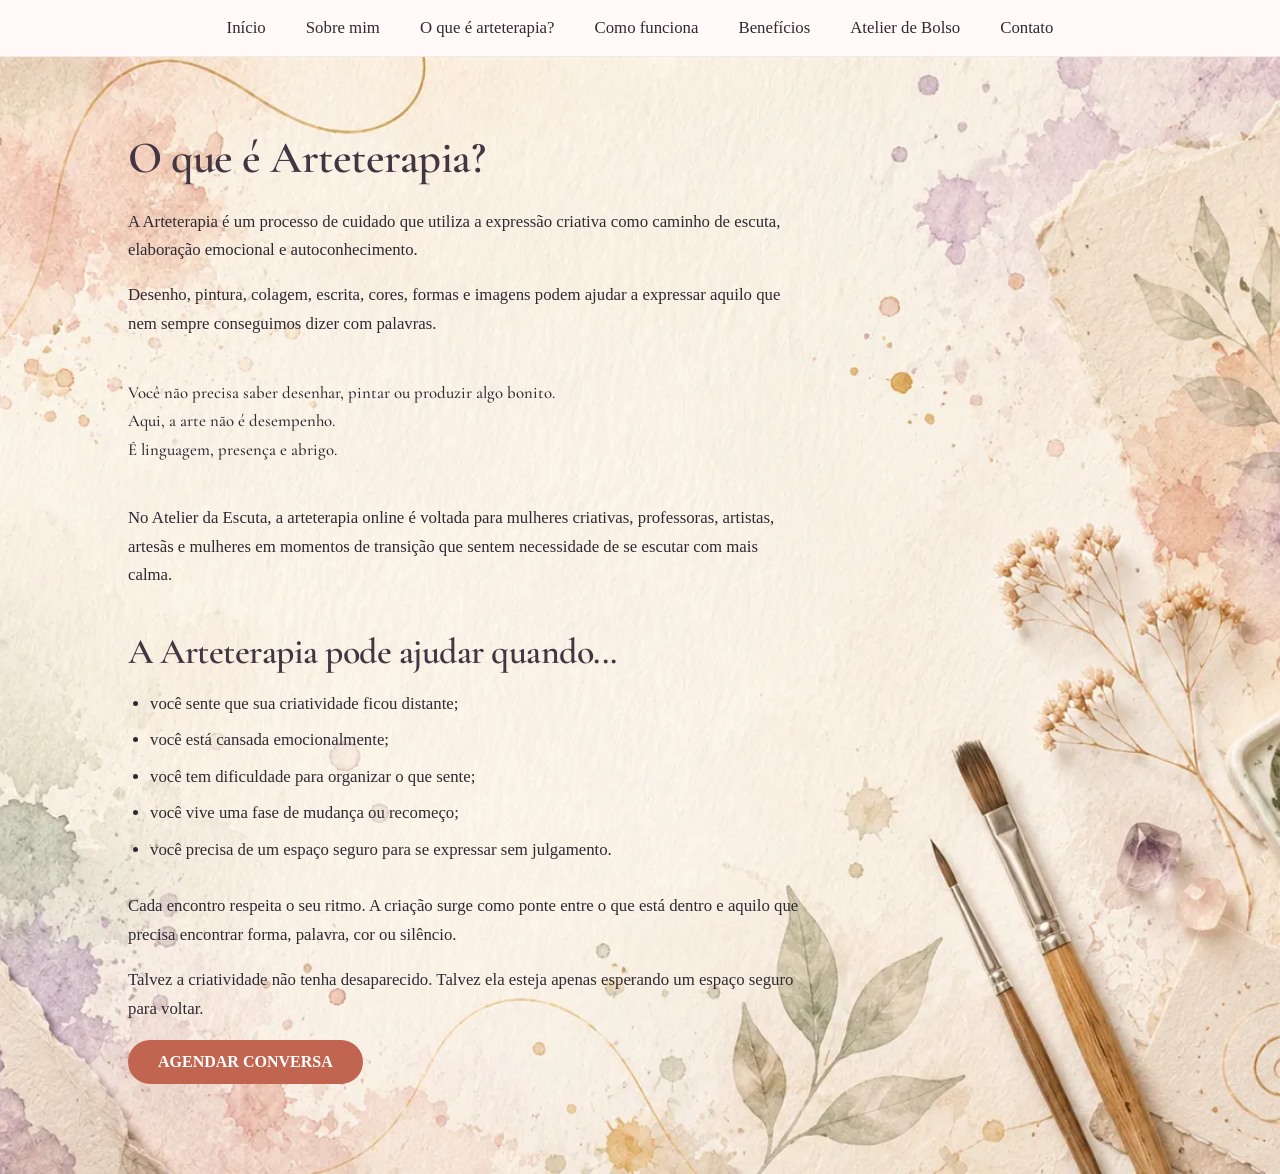
==== arte-terapia.html @ a55c6fac "Update arte-terapia.html" ====
<!DOCTYPE html>
<html lang="pt-BR">
<head> 
    <!-- Google tag (gtag.js) -->
    <script async src="https://www.googletagmanager.com/gtag/js?id=G-6XTEVL6XRS"></script>
    <script>
      window.dataLayer = window.dataLayer || [];
      function gtag(){dataLayer.push(arguments);}
      gtag('js', new Date());
      gtag('config', 'G-6XTEVL6XRS');
    </script>

    <meta charset="UTF-8">
    <meta name="viewport" content="width=device-width, initial-scale=1.0">
    <title>O Que é Arteterapia? | Atelier da Escuta</title>
    <meta name="description" content="Entenda o que é arteterapia e como a expressão criativa pode favorecer escuta, autoconhecimento, elaboração emocional e cuidado.">

    <link rel="icon" href="assets/flor-grande.ico" type="image/x-icon">
    <link rel="canonical" href="https://atelierdaescuta.com.br/arte-terapia.html">

    <meta property="og:title" content="O Que é Arteterapia? | Atelier da Escuta">
    <meta property="og:description" content="A arteterapia utiliza a expressão criativa como caminho de escuta, cuidado e autoconhecimento.">
    <meta property="og:url" content="https://atelierdaescuta.com.br/arte-terapia.html">
    <meta property="og:type" content="website">
    <meta property="og:image" content="https://atelierdaescuta.com.br/assets/bg-arteterapia.webp">

    <link rel="stylesheet" href="style.css"> 
    <link rel="preconnect" href="https://fonts.googleapis.com">
    <link rel="preconnect" href="https://fonts.gstatic.com" crossorigin>
    <link href="https://fonts.googleapis.com/css2?family=Cormorant+Garamond:wght@600;700&family=Parisienne&display=swap" rel="stylesheet">
</head>

<body>

<nav class="menu">
    <a href="index.html">Início</a>
    <a href="sobre.html">Sobre mim</a>
    <a href="arte-terapia.html">O que é arteterapia?</a> 
     <a href="arteterapia-online.html">Como funciona</a>
    <a href="beneficios.html">Benefícios</a> 
    <a href="atelier-de-bolso.html">Atelier de Bolso</a>
    <a href="index.html#contato">Contato</a>
</nav>

<section class="sobre-container arteterapia-bg">
    <div class="sobre-texto">
        <h1>O que é Arteterapia?</h1>

        <p>
            A Arteterapia é um processo de cuidado que utiliza a expressão criativa como caminho de escuta, elaboração emocional e autoconhecimento.
        </p>

        <p>
            Desenho, pintura, colagem, escrita, cores, formas e imagens podem ajudar a expressar aquilo que nem sempre conseguimos dizer com palavras.
        </p>

       <p class="frase-destaque">
        Você não precisa saber desenhar, pintar ou produzir algo bonito.<br>
        Aqui, a arte não é desempenho.<br>
        É linguagem, presença e abrigo.
        </p>

        <p>
            No Atelier da Escuta, a arteterapia online é voltada para mulheres criativas, professoras, artistas, artesãs e mulheres em momentos de transição que sentem necessidade de se escutar com mais calma.
        </p>

        <h2>A Arteterapia pode ajudar quando...</h2>

        <ul>
            <li>você sente que sua criatividade ficou distante;</li>
            <li>você está cansada emocionalmente;</li>
            <li>você tem dificuldade para organizar o que sente;</li>
            <li>você vive uma fase de mudança ou recomeço;</li>
            <li>você precisa de um espaço seguro para se expressar sem julgamento.</li>
        </ul>

        <p>
            Cada encontro respeita o seu ritmo. A criação surge como ponte entre o que está dentro e aquilo que precisa encontrar forma, palavra, cor ou silêncio.
        </p>

        <p>
            Talvez a criatividade não tenha desaparecido.

Talvez ela esteja apenas esperando um espaço seguro para voltar.
        </p>

        <a 
            href="https://wa.me/351910202328?text=Ol%C3%A1%2C%20Ingrit.%20Li%20sobre%20Arteterapia%20Online%20e%20gostaria%20de%20saber%20como%20funciona%20a%20conversa%20inicial."
            class="cta"
            target="_blank"
        >
            AGENDAR CONVERSA 
        </a>
    </div>
</section>

</body>
</html>
---- style.css ----
* {
    box-sizing: border-box;
}

body {
    margin: 0;
    font-family: Georgia, serif;
    color: #2f2a32;
    background: #fffaf8;
    overflow-x: hidden;
}

a {
    color: inherit;
}

.cta {
    display: inline-block;
    background: #c16551;
    color: #fff;
    padding: 13px 30px;
    border-radius: 999px;
    font-weight: bold;
    text-decoration: none;
    border: none;
    cursor: pointer;
}

/* HERO */
.hero {
    min-height: 390px;
    padding: 56px 24px 46px;
    text-align: center;
    background-image: url("assets/hero-desktop.webp");
    background-size: cover;
    background-position: center;
    background-repeat: no-repeat;
}

.hero-conteudo {
    max-width: 820px;
    margin: 0 auto;
}

.hero h1 {
    max-width: 760px;
    margin: 0 auto 22px;
    font-size: clamp(2.8rem, 4.3vw, 4.6rem);
    line-height: 0.86;
    color: #433542;

    font-family: 'Cormorant Garamond', serif;
    font-weight: 700;
    letter-spacing: -1px;
}

.hero h1 span {
    display: block;
    transform: scaleY(1.05);
}

.hero h1 em {
    display: block;
    font-family: 'Parisienne', cursive;
    font-size: 0.92em;
    font-weight: normal;
    font-style: normal;
    color: #c66c57;
    line-height: 0.72;
    margin-top: -4px;
}

.hero p {
    max-width: 760px;
    margin: 0 auto;
    color: #2f2a32;
    font-family: Georgia, serif;
    font-size: 1.05rem;
    line-height: 1.6;
}

.hero p + p {
    margin-top: 12px;
}

.hero .cta {
    margin-top: 28px;
}

/* MENU */
.menu {
    position: sticky;
    top: 0;
    z-index: 20;
    text-align: center;
    padding: 18px 20px;
    background: rgba(255, 250, 248, 0.94);
    backdrop-filter: blur(8px);
    border-bottom: 1px solid rgba(0,0,0,0.06);
}

.menu a {
    margin: 0 18px;
    text-decoration: none;
    font-size: 1.05rem;
}

/* SEÇÕES */
.secao {
    max-width: 1100px;
    margin: 90px auto;
    padding: 0 24px;
    text-align: center;
}

.secao h2 {
    font-size: 2.2rem;
    line-height: 1.2;
    font-weight: 700;
    margin-bottom: 42px;
}

/* MOTIVOS */
.motivos {
    margin-top: 56px;
    margin-bottom: 56px;
}

.motivos h2 {
    font-size: clamp(1.6rem, 2.4vw, 2.2rem);
    margin-bottom: 28px;
}

.motivos-grid {
    display: grid;
    grid-template-columns: repeat(4, 1fr);
    max-width: 860px;
    margin: 0 auto;
    gap: 24px;
    align-items: start;
}

.motivo {
    text-align: center;
    padding: 10px 8px;
}

.motivo img {
    width: 96px;
    height: 96px;
    object-fit: contain;
    display: block;
    margin: 0 auto 18px;
    padding: 0;
    background: none;
    border-radius: 0;
}

.motivo p {
    max-width: 155px;
    margin: 0 auto;
    font-size: 0.92rem;
    line-height: 1.35;
}

.texto-central {
    max-width: 720px;
    margin: 28px auto 0;
    font-size: 1rem;
    line-height: 1.55;
    text-align: center;
}

.texto-menor {
    font-size: 0.95rem;
}

/* CARDS */
.cards {
    max-width: 980px;
    margin: 0 auto 70px;
    padding: 0 20px;
    display: flex;
    justify-content: center;
    gap: 28px;
    flex-wrap: wrap;
}

.card {
    width: 280px;
    min-height: 430px;
    padding: 28px 26px;
    border-radius: 18px;
    text-align: left;
    text-decoration: none;
    color: #433542;
    box-shadow: 0 14px 34px rgba(120, 90, 120, 0.10);
    transition: transform 0.2s ease, box-shadow 0.2s ease;
}

.card:hover {
    transform: translateY(-5px);
    box-shadow: 0 18px 42px rgba(120, 90, 120, 0.16);
}

.card img {
    width: 125px;
    height: 125px;
    border-radius: 50%;
    object-fit: cover;
    display: block;
    margin: 0 auto 18px;
}

.card h3 {
    margin: 0 0 14px;
    font-size: 1rem;
    line-height: 1.25;
}

.card p {
    font-size: 0.92rem;
    line-height: 1.5;
}

.card.a { background-color: #fdf0fe; }
.card.b { background-color: #fff3eb; }
.card.c { background-color: #e2f7fa; }

/* PÚBLICO */
.publico {
    margin-top: 70px;
    margin-bottom: 70px;
}

.publico h2 {
    font-size: 2.2rem;
    line-height: 1.2;
    margin-bottom: 34px;
}

.publico-grid {
    display: grid;
    grid-template-columns: repeat(5, 1fr);
    max-width: 940px;
    margin: 0 auto;
    gap: 24px;
    align-items: start;
}

.publico-item {
    text-align: center;
    padding: 10px 8px;
}

.publico-item img {
    width: 96px;
    height: 96px;
    object-fit: contain;
    display: block;
    margin: 0 auto 18px;
    padding: 0;
    background: none;
    border-radius: 0;
} 

.publico-item p {
    max-width: 145px;
    margin: 0 auto;
    font-size: 0.9rem;
    line-height: 1.35;
}

.publico .texto-central {
    margin-top: 34px;
}

.publico .cta {
    margin-top: 26px;
} 

/* CONTATO */
.contato {
    max-width: 980px;
    margin: 0 auto 70px;
    padding: 32px 24px 28px;
    text-align: center;
    background-image: url("assets/fundo-contato.webp");
    background-size: cover;
    background-position: center;
    background-repeat: no-repeat;
    border-radius: 24px;
    overflow: hidden;
}

.contato h2 {
    margin: 0 0 18px;
    font-size: 1.75rem;
    line-height: 1.05;
}

.form {
    max-width: 560px;
    margin: 0 auto;
    display: grid;
    gap: 10px;
}

.form input,
.form textarea {
    width: 100%;
    padding: 10px 14px;
    border-radius: 7px;
    border: 1px solid #eadbd7;
    font-size: 0.9rem;
    font-family: inherit;
    background: rgba(255,255,255,0.88);
}

.form textarea {
    min-height: 58px;
}

button {
    padding: 11px;
    border: none;
    border-radius: 7px;
    background: #c16551;
    color: white;
    cursor: pointer;
    font-weight: bold;
    font-family: inherit;
}

/* PÁGINAS INTERNAS */
.sobre-container {
    min-height: auto;
    padding: 80px 10% 90px;
    display: grid;
    grid-template-columns: 1fr 280px;
    gap: 70px;
    align-items: start;
}

.sobre-texto {
    max-width: 720px;
}

.sobre-texto h1 {
    margin: 0 0 28px;
    font-family: 'Cormorant Garamond', serif;
    font-weight: 600;
    letter-spacing: -0.5px;
    font-size: clamp(2.2rem, 3.5vw, 3.4rem);
    line-height: 0.95;
    color: #433542;
}

.sobre-texto h2 {
    margin: 44px 0 20px;
    font-family: 'Cormorant Garamond', serif;
    font-weight: 600;
    letter-spacing: -0.5px;
    font-size: clamp(1.8rem, 2.8vw, 2.6rem);
    line-height: 1;
    color: #433542;
}

.sobre-texto p,
.sobre-texto li {
    font-size: 1.05rem;
    line-height: 1.7;
    color: #2f2a32;
}

.sobre-texto ul {
    padding-left: 22px;
    margin: 0 0 28px;
}

.sobre-texto li {
    margin-bottom: 8px;
}

.sobre-foto {
    position: sticky;
    top: 110px;
    display: flex;
    justify-content: center;
}

.sobre-foto img {
    width: 230px;
    height: 230px;
    border-radius: 50%;
    object-fit: cover;
    border: 5px solid rgba(255,255,255,0.85);
    box-shadow: 0 14px 35px rgba(80, 60, 80, 0.18);
} 

.sobre-bg {
    background: url("assets/bg-sobre.webp") no-repeat center/cover;
}

.arteterapia-bg {
    background: url("assets/bg-arteterapia.webp") no-repeat center/cover;
}


.escuta-ativa-bg {
    background: url("assets/escuta_ativa.png") no-repeat center/cover;
}

.beneficios-bg {
    background: url("assets/bg-beneficios.webp") no-repeat center/cover;
}

.frase-destaque{
    max-width: 620px;
    margin: 40px 0;

    font-family: 'Cormorant Garamond', serif;
    font-size: 2rem;
    line-height: 1.2;
    font-weight: 500;

    color: #5a4855;
}

/* TABLET */
@media (max-width: 900px) {
    .hero {
        min-height: 430px;
        padding: 64px 28px 50px;
    }

    .menu a {
        margin: 6px 10px;
        display: inline-block;
    }

    .motivos-grid {
        grid-template-columns: repeat(2, 1fr);
        max-width: 620px;
        margin: 0 auto;
    }

    .publico-grid {
        grid-template-columns: repeat(3, 1fr);
        max-width: 680px;
        margin: 0 auto;
    }

    .cards {
        max-width: 760px;
    }

    .card {
        width: 320px;
    }

   .sobre-container {
    display: flex;
    flex-direction: column;
    padding: 56px 8%;
    gap: 32px;
}

.sobre-foto {
    position: static;
    order: -1;
    align-self: center;
}

.sobre-foto img {
    width: 190px;
    height: 190px;
}

    .contato {
        margin: 0 24px 60px;
    }
}

/* CELULAR */
@media (max-width: 700px) {
    .hero {
        min-height: 560px;
        padding: 76px 24px 54px;
        background-image: url("assets/hero-mobile.webp");
        background-position: center top;
    }

    .hero h1 {
        font-size: 3rem;
        line-height: 0.9;
    }

    .hero h1 em {
        font-size: 0.9em;
    }

    .hero p {
        font-size: 0.98rem;
        line-height: 1.55;
        max-width: 340px;
    }

    .menu {
        padding: 12px 10px;
    }

    .menu a {
        font-size: 0.9rem;
        margin: 5px 7px;
    }

    .secao {
        margin: 52px auto;
        padding: 0 22px;
    }

    .motivos-grid,
    .publico-grid {
        grid-template-columns: 1fr 1fr;
        gap: 24px;
    }

    .motivo img,
    .publico-item img {
        width: 76px;
        height: 76px;
    }

    .cards {
        padding: 0 22px;
        gap: 26px;
        margin-bottom: 70px;
    }

    .card {
        width: 100%;
        max-width: 340px;
        min-height: auto;
        padding: 26px 24px;
    }

    .card img {
        width: 120px;
        height: 120px;
    }

    .contato {
        margin: 0 18px 50px;
        padding: 54px 22px;
        border-radius: 28px;
    }

    .sobre-container {
        min-height: auto;
        padding: 54px 8%;
    }

    .sobre-texto h1,
    .sobre-texto h2 {
        font-size: 2.7rem;
    }

    .sobre-texto p,
    .sobre-texto li {
        font-size: 1.05rem;
    }
}  

.mulheres-criativas-bg {
    background-image: url("assets/mulheres-criativas.webp");
    background-size: cover;
    background-position: center top;
    background-repeat: no-repeat;
}

/*.caixa-texto {
   background: rgba(255, 250, 248, 0.28);
    backdrop-filter: blur(3px);
    padding: 42px 46px;
    border-radius: 28px;
    box-shadow: 0 18px 45px rgba(120, 90, 120, 0.06);
}*/

/* ATELIER DE BOLSO */

.bolso-hero {
    min-height: 540px;
    padding: 90px 10%;
    display: flex;
    align-items: center;
    background-image: url("assets/atelier-bolso-hero.webp");
    background-size: cover;
    background-position: center;
    background-repeat: no-repeat;
}

.bolso-hero-texto {
    max-width: 460px;
    padding: 38px 34px;
    background: rgba(255, 250, 242, 0.84);
    border-radius: 18px;
    box-shadow: 0 18px 45px rgba(90, 70, 50, 0.12);
}

.bolso-etiqueta {
    display: inline-block;
    margin-bottom: 18px;
    padding: 7px 14px;
    font-size: 0.82rem;
    letter-spacing: 1px;
    text-transform: uppercase;
    color: #6f5f42;
    background: rgba(231, 214, 184, 0.75);
    transform: rotate(-2deg);
}

.bolso-hero h1 {
    margin: 0 0 20px;
    font-family: 'Cormorant Garamond', serif;
    font-size: clamp(2.2rem, 4vw, 4rem);
    line-height: 1;
    color: #3f4a32;
}

.bolso-hero p {
    margin: 0 0 26px;
    font-size: 1.05rem;
    line-height: 1.55;
    color: #3a332d;
}

@media (max-width: 700px) {
    .bolso-hero {
        min-height: 620px;
        padding: 70px 22px;
        align-items: flex-end;
        background-position: center top;
    }

    .bolso-hero-texto {
        padding: 28px 24px;
    }

    .bolso-hero h1 {
        font-size: 2.35rem;
    }
}
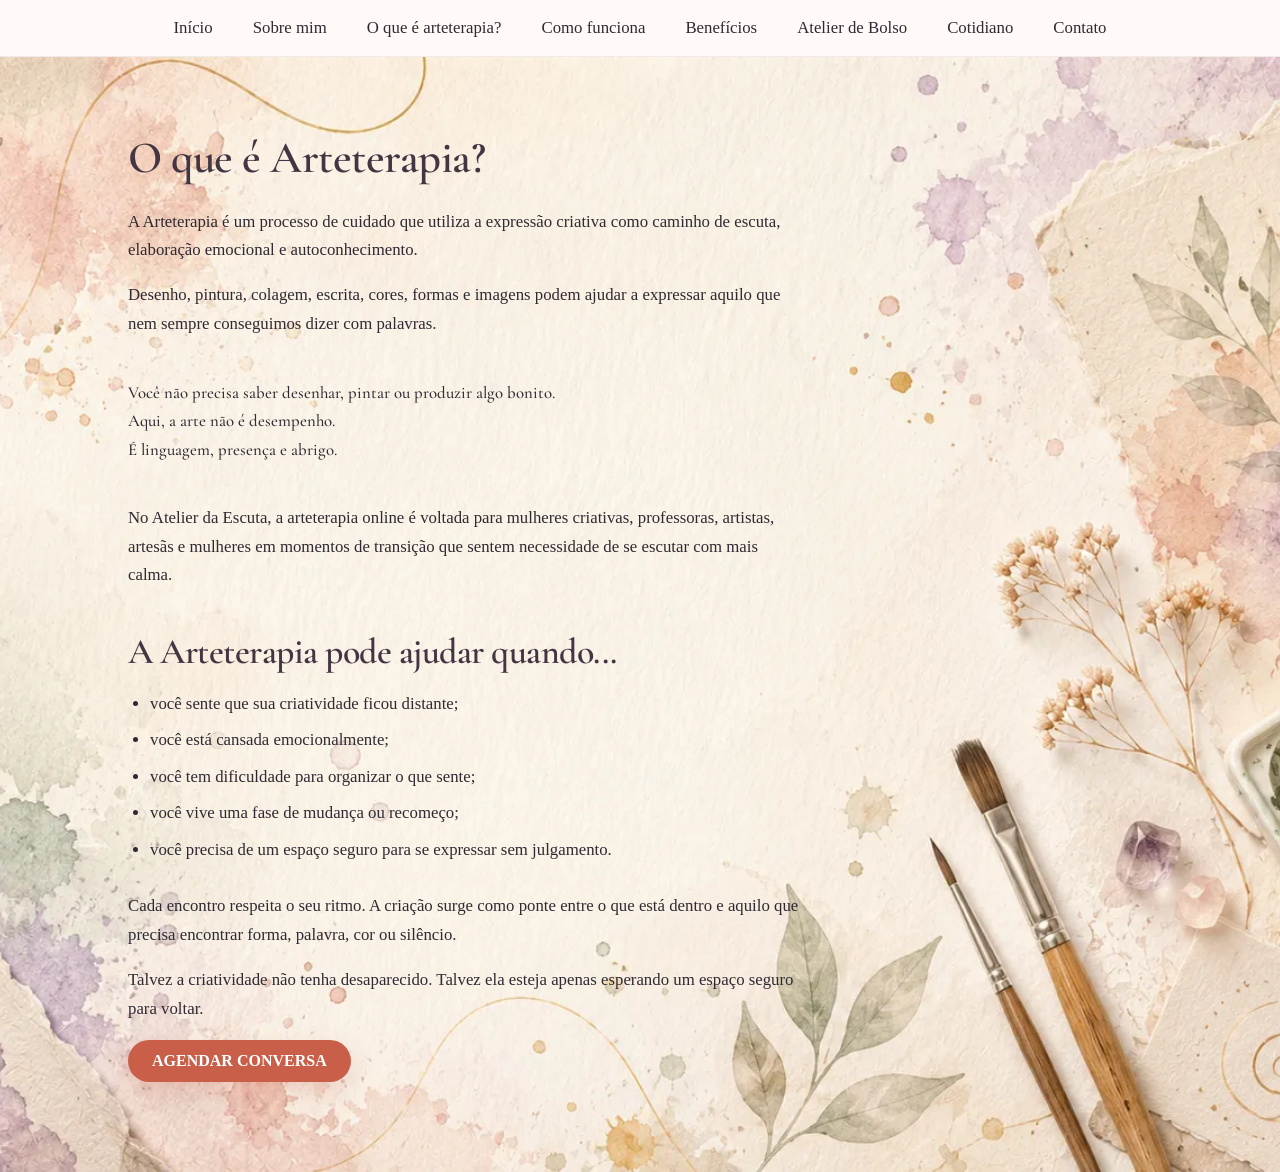
==== commit 40d6dee9: "Update arte-terapia.html" ====
--- a/arte-terapia.html
+++ b/arte-terapia.html
@@ -36,9 +36,10 @@
     <a href="index.html">Início</a>
     <a href="sobre.html">Sobre mim</a>
     <a href="arte-terapia.html">O que é arteterapia?</a> 
-     <a href="arteterapia-online.html">Como funciona</a>
+    <a href="arteterapia-online.html">Como funciona</a>
     <a href="beneficios.html">Benefícios</a> 
     <a href="atelier-de-bolso.html">Atelier de Bolso</a>
+    <a href="extraordinario-do-cotidiano.html">Cotidiano</a>
     <a href="index.html#contato">Contato</a>
 </nav>
 
--- a/style.css
+++ b/style.css
@@ -587,11 +587,24 @@
     box-shadow: 0 18px 45px rgba(120, 90, 120, 0.06);
 }*/
 
+/* =============================== */
 /* ATELIER DE BOLSO */
+/* =============================== */
+
+.pagina-atelier-bolso {
+    background: #fff8f2;
+    color: #332b25;
+}
+
+.pagina-atelier-bolso main {
+    overflow: hidden;
+}
+
+/* HERO */
 
 .bolso-hero {
-    min-height: 540px;
-    padding: 90px 10%;
+    min-height: 560px;
+    padding: 45px 10%;
     display: flex;
     align-items: center;
     background-image: url("assets/atelier-bolso-hero.webp");
@@ -601,53 +614,677 @@
 }
 
 .bolso-hero-texto {
-    max-width: 460px;
-    padding: 38px 34px;
-    background: rgba(255, 250, 242, 0.84);
-    border-radius: 18px;
-    box-shadow: 0 18px 45px rgba(90, 70, 50, 0.12);
+    max-width: 500px;
+    padding: 32px 38px;
+    background: rgba(255, 250, 243, 0.82);
+    border: 1px solid rgba(211, 156, 119, 0.22);
+    border-radius: 24px;
+    box-shadow: 0 24px 60px rgba(82, 55, 34, 0.14);
+    backdrop-filter: blur(4px);
 }
 
 .bolso-etiqueta {
     display: inline-block;
     margin-bottom: 18px;
     padding: 7px 14px;
-    font-size: 0.82rem;
+    font-size: 0.78rem;
     letter-spacing: 1px;
     text-transform: uppercase;
-    color: #6f5f42;
-    background: rgba(231, 214, 184, 0.75);
-    transform: rotate(-2deg);
+    color: #b85f45;
+    background: #f5dfce;
+    font-weight: 700;
+}
+
+/* TÍTULOS */
+
+.bolso-hero h1,
+.bolso-section h2,
+.bolso-cta-final h2 {
+    font-family: 'Cormorant Garamond', serif;
+    color: #34442f;
 }
 
 .bolso-hero h1 {
-    margin: 0 0 20px;
+    margin: 0 0 18px;
+    font-size: clamp(2.4rem, 4vw, 4rem);
+    line-height: 0.95;
+}
+
+.bolso-hero p {
+    max-width: 390px;
+    margin: 0 0 22px;
+    font-size: 1rem;
+    line-height: 1.5;
+}
+
+/* BOTÕES */
+
+.bolso-botoes {
+    display: flex;
+    align-items: center;
+    gap: 22px;
+    flex-wrap: wrap;
+}
+
+.bolso-botoes.centro {
+    justify-content: center;
+}
+
+.cta {
+    display: inline-block;
+    padding: 12px 24px;
+    border-radius: 999px;
+    background: #c95f49;
+    color: #fff;
+    text-decoration: none;
+    font-weight: 700;
+    box-shadow: 0 10px 24px rgba(201, 95, 73, 0.22);
+}
+
+.cta:hover {
+    background: #ad4d3c;
+}
+
+.cta-link {
+    color: #b85f45;
+    font-weight: 700;
+    text-decoration: underline;
+    text-underline-offset: 4px;
+}
+
+/* SEÇÕES */
+
+.bolso-section {
+    max-width: 1180px;
+    margin: 72px auto;
+    padding: 0 28px;
+}
+
+.bolso-abertura {
+    display: grid;
+    grid-template-columns: 1.25fr 0.75fr;
+    gap: 30px;
+    align-items: stretch;
+}
+
+.bolso-duplo {
+    display: grid;
+    grid-template-columns: 1fr 1fr;
+    gap: 30px;
+}
+
+/* CARDS */
+
+.bolso-card,
+.bolso-encontro {
+    background: #fffdf9;
+    border: 1px solid #ead8ca;
+    border-radius: 24px;
+    box-shadow: 0 10px 30px rgba(90, 70, 50, 0.06);
+}
+
+.bolso-card {
+    padding: 46px;
+}
+
+.bolso-card-texto {
+    text-align: left;
+}
+
+.bolso-card-destaque {
+    display: flex;
+    flex-direction: column;
+    justify-content: center;
+    background: #f8eadf;
+}
+
+.bolso-icone {
+    display: inline-flex;
+    width: 48px;
+    height: 48px;
+    margin-bottom: 18px;
+    align-items: center;
+    justify-content: center;
+    border-radius: 50%;
+    background: #f3dfcc;
+    color: #b85f45;
+}
+
+.bolso-card h2 {
+    margin: 0 0 24px;
+    font-size: clamp(2.2rem, 3.4vw, 3rem);
+    line-height: 1.05;
+}
+
+.bolso-card h3 {
+    margin: 0 0 16px;
     font-family: 'Cormorant Garamond', serif;
-    font-size: clamp(2.2rem, 4vw, 4rem);
-    line-height: 1;
-    color: #3f4a32;
-}
-
-.bolso-hero p {
-    margin: 0 0 26px;
+    font-size: 2.2rem;
+    line-height: 1.05;
+    color: #34442f;
+}
+
+.bolso-card p,
+.bolso-card li {
+    font-size: 1.08rem;
+    line-height: 1.75;
+}
+
+.bolso-card p {
+    margin: 0 0 18px;
+}
+
+.bolso-card p:last-child {
+    margin-bottom: 0;
+}
+
+.bolso-card ul {
+    margin: 0;
+    padding-left: 20px;
+}
+
+/* ENCONTROS */
+
+.bolso-titulo-centro {
+    max-width: 720px;
+    margin: 0 auto 36px;
+    text-align: center;
+}
+
+.bolso-titulo-centro h2 {
+    margin: 0 0 12px;
+    font-size: clamp(2.2rem, 4vw, 3.4rem);
+    line-height: 1.05;
+}
+
+.bolso-titulo-centro p {
+    font-size: 1.08rem;
+    line-height: 1.6;
+}
+
+.bolso-encontros {
+    padding-top: 10px;
+}
+
+.bolso-grid-encontros {
+    display: grid;
+    grid-template-columns: repeat(3, 1fr);
+    gap: 30px;
+}
+
+.bolso-encontro {
+    min-height: 300px;
+    padding: 45px 34px;
+    text-align: center;
+}
+
+.bolso-encontro span {
+    display: block;
+    margin-bottom: 22px;
+    color: #c95f49;
+    font-weight: 800;
+    letter-spacing: 1px;
+}
+
+.bolso-encontro h3 {
+    margin: 0 0 18px;
+    font-family: 'Cormorant Garamond', serif;
+    font-size: 2.2rem;
+    line-height: 1.05;
+    color: #332b25;
+}
+
+.bolso-encontro p {
+    margin: 0;
+    font-size: 1.05rem;
+    line-height: 1.7;
+}
+
+/* GALERIA */
+
+.bolso-galeria {
+    display: grid;
+    grid-template-columns: repeat(3, 1fr);
+    gap: 30px;
+}
+
+.bolso-galeria img {
+    width: 100%;
+    aspect-ratio: 4 / 3;
+    object-fit: cover;
+    display: block;
+    border-radius: 22px;
+    border: 1px solid #ebd2bf;
+    box-shadow: 0 16px 40px rgba(108, 72, 43, 0.11);
+}
+
+/* CTA FINAL */
+
+.bolso-cta-final {
+    max-width: 1180px;
+    margin: 82px auto 60px;
+    padding: 50px 30px;
+    text-align: center;
+    background: linear-gradient(135deg, rgba(248, 234, 223, 0.96), rgba(255, 250, 243, 0.96));
+    border: 1px solid #ebd2bf;
+    border-radius: 28px;
+}
+
+.bolso-cta-final h2 {
+    margin: 0 0 12px;
+    font-size: clamp(2.2rem, 4vw, 3.4rem);
+    line-height: 1.05;
+}
+
+.bolso-cta-final p {
+    margin: 0 auto 28px;
+    max-width: 560px;
+    font-size: 1.08rem;
+    line-height: 1.6;
+}
+
+/* RESPONSIVO */
+
+@media (max-width: 900px) {
+    .bolso-hero {
+        min-height: 620px;
+        padding: 50px 22px;
+        align-items: flex-end;
+        background-position: center top;
+    }
+
+    .bolso-hero-texto {
+        padding: 28px 24px;
+    }
+
+    .bolso-hero h1 {
+        font-size: 2.35rem;
+    }
+
+    .bolso-abertura,
+    .bolso-duplo,
+    .bolso-grid-encontros,
+    .bolso-galeria {
+        grid-template-columns: 1fr;
+    }
+
+    .bolso-section {
+        margin: 64px auto;
+        padding: 0 20px;
+    }
+
+    .bolso-card {
+        padding: 32px 24px;
+    }
+
+    .bolso-card h2 {
+        font-size: 2.35rem;
+    }
+
+    .bolso-card p,
+    .bolso-card li {
+        font-size: 1.05rem;
+        line-height: 1.75;
+    }
+
+    .bolso-encontro {
+        min-height: auto;
+        padding: 34px 26px;
+    }
+
+    .bolso-cta-final {
+        margin: 60px 20px 40px;
+        padding: 44px 22px;
+    }
+}  
+
+/* =============================== */
+/* O EXTRAORDINÁRIO DO COTIDIANO */
+/* =============================== */
+
+.pagina-projeto-cotidiano {
+    background: #fff8f2;
+    color: #332b25;
+}
+
+.pagina-projeto-cotidiano main {
+    overflow: hidden;
+}
+
+/* HERO */
+
+.cotidiano-hero {
+    min-height: 560px;
+    padding: 45px 10%;
+    display: flex;
+    align-items: center;
+    background-image: url("assets/hero-cotidiano.webp");
+    background-size: cover;
+    background-position: center;
+    background-repeat: no-repeat;
+}
+
+.cotidiano-hero-texto {
+    max-width: 500px;
+    padding: 36px 38px;
+    background: rgba(255, 250, 243, 0.86);
+    border: 1px solid rgba(211, 156, 119, 0.24);
+    border-radius: 24px;
+    box-shadow: 0 24px 60px rgba(82, 55, 34, 0.14);
+    backdrop-filter: blur(4px);
+}
+
+.cotidiano-etiqueta {
+    display: inline-block;
+    margin-bottom: 18px;
+    padding: 7px 14px;
+    font-size: 0.78rem;
+    letter-spacing: 1px;
+    text-transform: uppercase;
+    color: #b85f45;
+    background: #f5dfce;
+    font-weight: 700;
+}
+
+/* TÍTULOS */
+
+.cotidiano-hero h1,
+.cotidiano-section h2,
+.cotidiano-cta-final h2 {
+    font-family: 'Cormorant Garamond', serif;
+    color: #34442f;
+}
+
+.cotidiano-hero h1 {
+    margin: 0 0 18px;
+    font-size: clamp(2.6rem, 4vw, 4.2rem);
+    line-height: 0.98;
+}
+
+.cotidiano-hero p {
+    max-width: 430px;
+    margin: 0 0 24px;
     font-size: 1.05rem;
     line-height: 1.55;
-    color: #3a332d;
-}
-
-@media (max-width: 700px) {
-    .bolso-hero {
+}
+
+/* SEÇÕES */
+
+.cotidiano-section {
+    max-width: 1180px;
+    margin: 72px auto;
+    padding: 0 28px;
+}
+
+.cotidiano-abertura {
+    display: grid;
+    grid-template-columns: 1.2fr 0.8fr;
+    gap: 30px;
+    align-items: stretch;
+}
+
+.cotidiano-duplo {
+    display: grid;
+    grid-template-columns: 1fr 1fr;
+    gap: 30px;
+}
+
+/* CARDS */
+
+.cotidiano-card {
+    position: relative;
+    padding: 46px;
+    background: #fffdf9;
+    border: 1px solid #ead8ca;
+    border-radius: 24px;
+    box-shadow: 0 10px 30px rgba(90, 70, 50, 0.06);
+}
+
+.cotidiano-card-texto {
+    text-align: left;
+}
+
+.cotidiano-card-destaque {
+    display: flex;
+    flex-direction: column;
+    justify-content: center;
+    background: #f8eadf;
+}
+
+.cotidiano-flor {
+    width: 58px;
+    height: auto;
+    margin-bottom: 18px;
+    opacity: 0.9;
+}
+
+.cotidiano-card h2 {
+    margin: 0 0 24px;
+    font-size: clamp(2.2rem, 3.4vw, 3rem);
+    line-height: 1.05;
+}
+
+.cotidiano-card h3 {
+    margin: 0 0 16px;
+    font-family: 'Cormorant Garamond', serif;
+    font-size: 2.2rem;
+    line-height: 1.05;
+    color: #34442f;
+}
+
+.cotidiano-card p,
+.cotidiano-card li {
+    font-size: 1.08rem;
+    line-height: 1.75;
+}
+
+.cotidiano-card p {
+    margin: 0 0 18px;
+}
+
+.cotidiano-card p:last-child {
+    margin-bottom: 0;
+}
+
+.cotidiano-card ul {
+    margin: 0;
+    padding-left: 20px;
+}
+
+/* TÍTULOS CENTRAIS */
+
+.cotidiano-titulo-centro {
+    max-width: 760px;
+    margin: 0 auto 36px;
+    text-align: center;
+}
+
+.cotidiano-titulo-centro h2 {
+    margin: 0 0 12px;
+    font-size: clamp(2.2rem, 4vw, 3.4rem);
+    line-height: 1.05;
+}
+
+.cotidiano-titulo-centro p {
+    font-size: 1.08rem;
+    line-height: 1.6;
+}
+
+/* VIVÊNCIAS */
+
+.cotidiano-grid-vivencias {
+    display: grid;
+    grid-template-columns: repeat(4, 1fr);
+    gap: 18px;
+}
+
+.cotidiano-grid-vivencias article {
+    min-height: 130px;
+    padding: 28px 20px;
+    display: flex;
+    align-items: center;
+    justify-content: center;
+    text-align: center;
+    background: #fffdf9;
+    border: 1px solid #ead8ca;
+    border-radius: 20px;
+    box-shadow: 0 10px 24px rgba(90, 70, 50, 0.05);
+    font-weight: 600;
+    line-height: 1.35;
+}
+
+/* POR QUE IMPORTA */
+
+.cotidiano-importa {
+    min-height: 420px;
+    padding: 70px 56px;
+    display: flex;
+    align-items: center;
+    background-image:
+        linear-gradient(90deg, rgba(255, 250, 243, 0.95) 0%, rgba(255, 250, 243, 0.88) 52%, rgba(255, 250, 243, 0.15) 100%),
+        url("assets/pq-importa.webp");
+    background-size: cover;
+    background-position: center;
+    background-repeat: no-repeat;
+    border: 1px solid #ead8ca;
+    border-radius: 28px;
+    box-shadow: 0 16px 42px rgba(90, 70, 50, 0.08);
+}
+
+.cotidiano-importa-texto {
+    max-width: 640px;
+}
+
+.cotidiano-importa h2 {
+    margin: 0 0 22px;
+    font-size: clamp(2.2rem, 4vw, 3.2rem);
+    line-height: 1.05;
+}
+
+.cotidiano-importa p {
+    margin: 0 0 18px;
+    font-size: 1.08rem;
+    line-height: 1.75;
+}
+
+/* FORMATOS */
+
+.cotidiano-grid-formatos {
+    display: grid;
+    grid-template-columns: repeat(3, 1fr);
+    gap: 26px;
+}
+
+/* CTA FINAL */
+
+.cotidiano-cta-final {
+    max-width: 1180px;
+    min-height: 390px;
+    margin: 82px auto 60px;
+    padding: 60px 40px;
+    display: flex;
+    align-items: center;
+    justify-content: flex-start;
+    background-image:
+        linear-gradient(90deg, rgba(255, 250, 243, 0.96) 0%, rgba(255, 250, 243, 0.9) 48%, rgba(255, 250, 243, 0.2) 100%),
+        url("assets/cta-final.webp");
+    background-size: cover;
+    background-position: center;
+    background-repeat: no-repeat;
+    border: 1px solid #ead8ca;
+    border-radius: 28px;
+    box-shadow: 0 16px 42px rgba(90, 70, 50, 0.08);
+}
+
+.cotidiano-cta-texto {
+    max-width: 650px;
+}
+
+.cotidiano-cta-final h2 {
+    margin: 0 0 18px;
+    font-size: clamp(2.2rem, 4vw, 3.4rem);
+    line-height: 1.05;
+}
+
+.cotidiano-cta-final p {
+    margin: 0 0 28px;
+    max-width: 560px;
+    font-size: 1.08rem;
+    line-height: 1.6;
+}
+
+/* RESPONSIVO */
+
+@media (max-width: 900px) {
+    .cotidiano-hero {
         min-height: 620px;
-        padding: 70px 22px;
+        padding: 50px 22px;
         align-items: flex-end;
         background-position: center top;
     }
 
-    .bolso-hero-texto {
+    .cotidiano-hero-texto {
         padding: 28px 24px;
     }
 
-    .bolso-hero h1 {
+    .cotidiano-hero h1 {
+        font-size: 2.45rem;
+    }
+
+    .cotidiano-abertura,
+    .cotidiano-duplo,
+    .cotidiano-grid-formatos {
+        grid-template-columns: 1fr;
+    }
+
+    .cotidiano-grid-vivencias {
+        grid-template-columns: repeat(2, 1fr);
+    }
+
+    .cotidiano-section {
+        margin: 64px auto;
+        padding: 0 20px;
+    }
+
+    .cotidiano-card {
+        padding: 32px 24px;
+    }
+
+    .cotidiano-card h2 {
         font-size: 2.35rem;
     }
-}
+
+    .cotidiano-card p,
+    .cotidiano-card li {
+        font-size: 1.05rem;
+        line-height: 1.75;
+    }
+
+    .cotidiano-importa {
+        min-height: auto;
+        padding: 44px 26px;
+        background-image:
+            linear-gradient(rgba(255, 250, 243, 0.94), rgba(255, 250, 243, 0.94)),
+            url("assets/pq-importa.webp");
+    }
+
+    .cotidiano-cta-final {
+        min-height: auto;
+        margin: 60px 20px 40px;
+        padding: 44px 24px;
+        background-image:
+            linear-gradient(rgba(255, 250, 243, 0.94), rgba(255, 250, 243, 0.94)),
+            url("assets/cta-final.webp");
+    }
+}
+
+@media (max-width: 560px) {
+    .cotidiano-grid-vivencias {
+        grid-template-columns: 1fr;
+    }
+
+    .cotidiano-botoes {
+        flex-direction: column;
+        align-items: flex-start;
+    }
+}
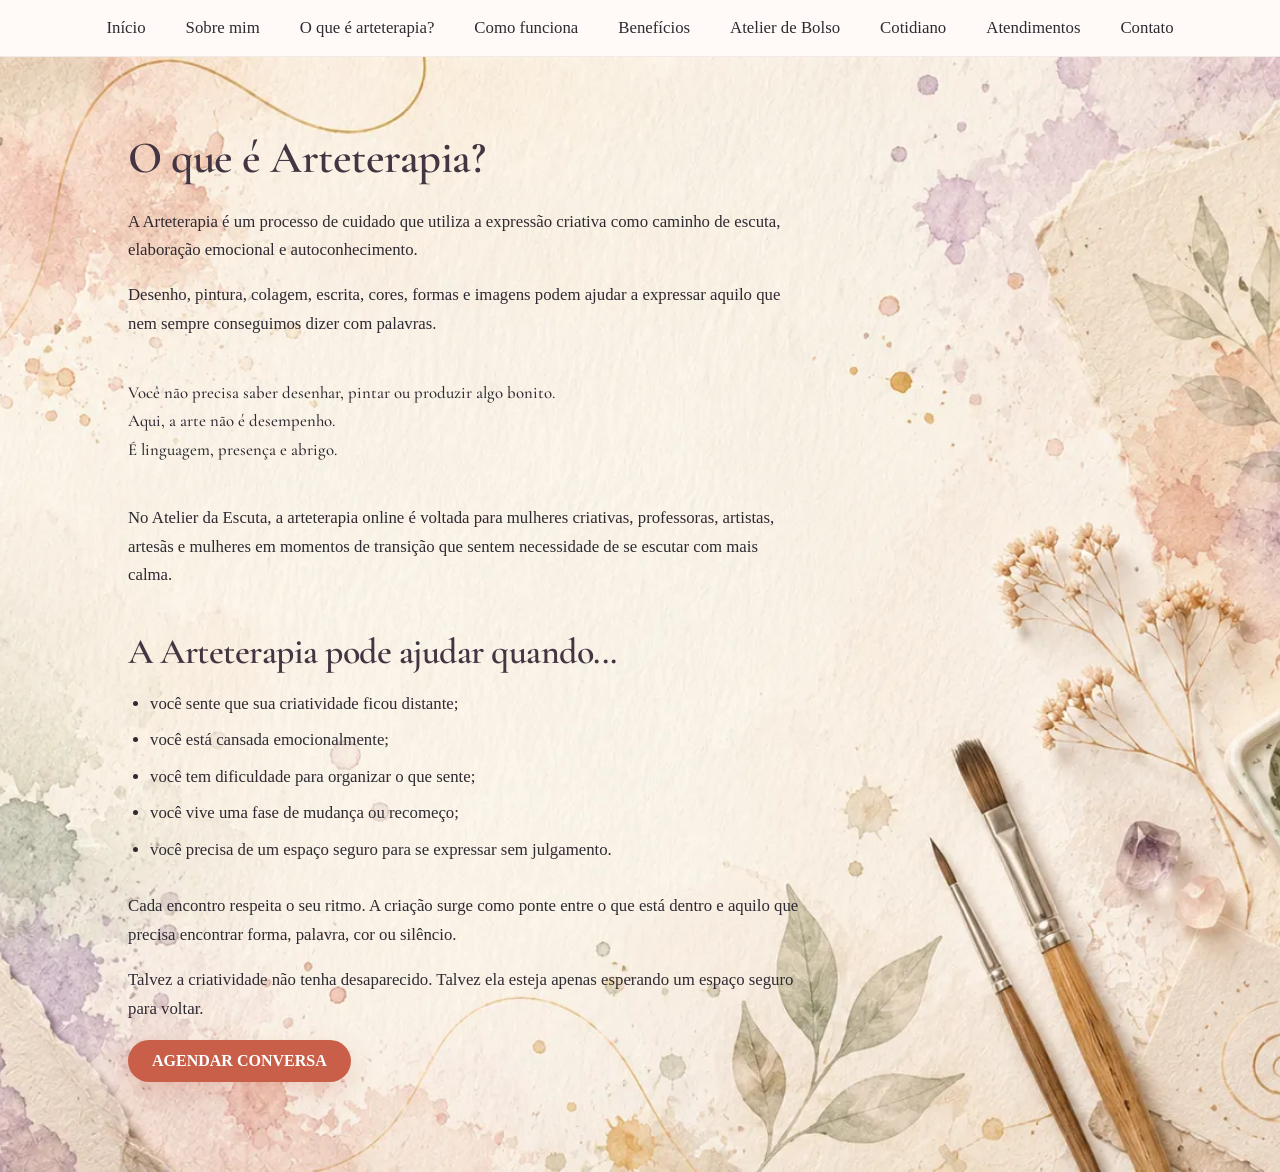
==== commit 12b8d028: "url" ====
--- a/arte-terapia.html
+++ b/arte-terapia.html
@@ -32,17 +32,19 @@
 
 <body>
 
-<nav class="menu">
-    <a href="index.html">Início</a>
-    <a href="sobre.html">Sobre mim</a>
-    <a href="arte-terapia.html">O que é arteterapia?</a> 
-    <a href="arteterapia-online.html">Como funciona</a>
-    <a href="beneficios.html">Benefícios</a> 
-    <a href="atelier-de-bolso.html">Atelier de Bolso</a>
-    <a href="extraordinario-do-cotidiano.html">Cotidiano</a>
-    <a href="index.html#contato">Contato</a>
-</nav>
 
+    <nav class="menu">
+    <a href="index">Início</a>
+    <a href="sobre">Sobre mim</a>
+    <a href="arte-terapia">O que é arteterapia?</a> 
+    <a href="arteterapia-online">Como funciona</a>
+    <a href="beneficios">Benefícios</a>
+    <a href="atelier-de-bolso">Atelier de Bolso</a>
+    <a href="cotidiano">Cotidiano</a>
+    <a href="#servicos">Atendimentos</a>
+    <a href="index#contato">Contato</a>
+</nav> 
+    
 <section class="sobre-container arteterapia-bg">
     <div class="sobre-texto">
         <h1>O que é Arteterapia?</h1>
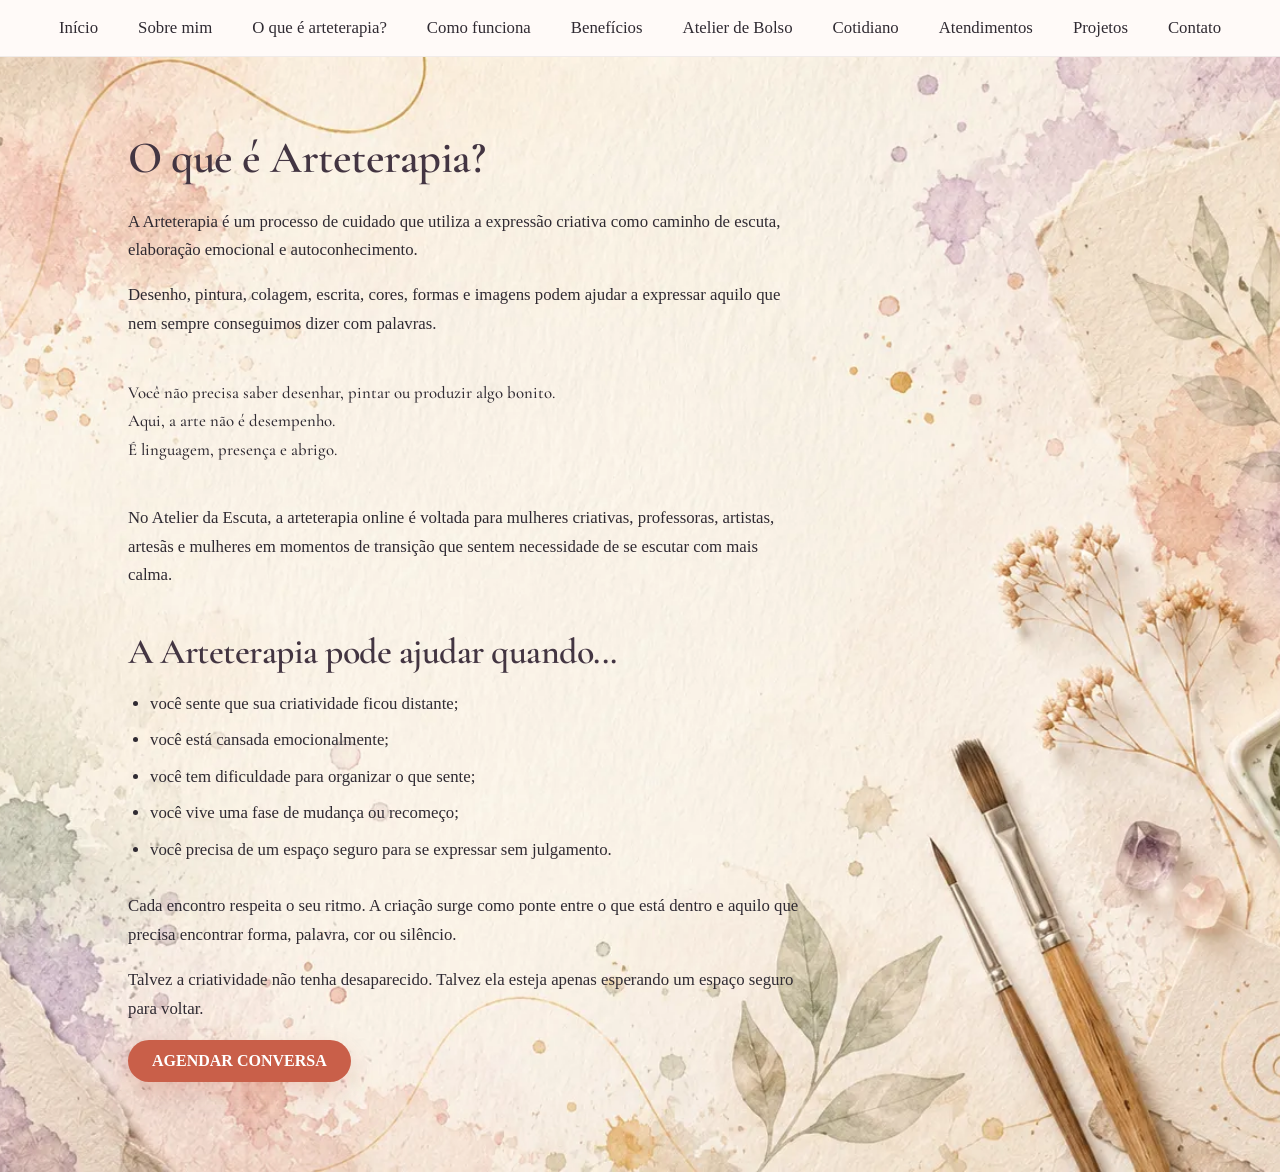
==== commit ab31205a: "Update arte-terapia.html" ====
--- a/arte-terapia.html
+++ b/arte-terapia.html
@@ -2,7 +2,9 @@
 <html lang="pt-BR">
 <head> 
     <!-- Google tag (gtag.js) -->
-    <script async src="https://www.googletagmanager.com/gtag/js?id=G-6XTEVL6XRS"></script>
+    <script async src="https://www.googletagmanager.com/gtag/js?id=G-6XTEVL6XRS"></script> 
+    <!-- Google Search Console -->
+    <meta name="google-site-verification" content="1ahXVajM7xIkuSm_ij1EY5OKVZYUuwMlVTvNx1P8Dbw">
     <script>
       window.dataLayer = window.dataLayer || [];
       function gtag(){dataLayer.push(arguments);}
@@ -16,7 +18,7 @@
     <meta name="description" content="Entenda o que é arteterapia e como a expressão criativa pode favorecer escuta, autoconhecimento, elaboração emocional e cuidado.">
 
     <link rel="icon" href="assets/flor-grande.ico" type="image/x-icon">
-    <link rel="canonical" href="https://atelierdaescuta.com.br/arte-terapia.html">
+    <link rel="canonical" href="https://atelierdaescuta.com.br/arte-terapia">
 
     <meta property="og:title" content="O Que é Arteterapia? | Atelier da Escuta">
     <meta property="og:description" content="A arteterapia utiliza a expressão criativa como caminho de escuta, cuidado e autoconhecimento.">
@@ -40,8 +42,9 @@
     <a href="arteterapia-online">Como funciona</a>
     <a href="beneficios">Benefícios</a>
     <a href="atelier-de-bolso">Atelier de Bolso</a>
-    <a href="cotidiano">Cotidiano</a>
-    <a href="#servicos">Atendimentos</a>
+    <a href="extraordinario-do-cotidiano">Cotidiano</a>
+    <a href="index#servicos">Atendimentos</a> 
+    <a class="ativo" href="/projetos">Projetos</a>
     <a href="index#contato">Contato</a>
 </nav> 
     
--- a/style.css
+++ b/style.css
@@ -592,351 +592,493 @@
 /* =============================== */
 
 .pagina-atelier-bolso {
-    background: #fff8f2;
-    color: #332b25;
+background: #fff8f2;
+color: #332b25;
 }
 
 .pagina-atelier-bolso main {
-    overflow: hidden;
+overflow: hidden;
 }
 
 /* HERO */
 
 .bolso-hero {
-    min-height: 560px;
-    padding: 45px 10%;
-    display: flex;
-    align-items: center;
-    background-image: url("assets/atelier-bolso-hero.webp");
-    background-size: cover;
-    background-position: center;
-    background-repeat: no-repeat;
+min-height: 560px;
+padding: 45px 10%;
+display: flex;
+align-items: center;
+background-image: url("assets/atelier-bolso-hero.webp");
+background-size: cover;
+background-position: center;
+background-repeat: no-repeat;
 }
 
 .bolso-hero-texto {
-    max-width: 500px;
-    padding: 32px 38px;
-    background: rgba(255, 250, 243, 0.82);
-    border: 1px solid rgba(211, 156, 119, 0.22);
-    border-radius: 24px;
-    box-shadow: 0 24px 60px rgba(82, 55, 34, 0.14);
-    backdrop-filter: blur(4px);
+max-width: 500px;
+padding: 32px 38px;
+background: rgba(255, 250, 243, 0.82);
+border: 1px solid rgba(211, 156, 119, 0.22);
+border-radius: 24px;
+box-shadow: 0 24px 60px rgba(82, 55, 34, 0.14);
+backdrop-filter: blur(4px);
 }
 
 .bolso-etiqueta {
-    display: inline-block;
-    margin-bottom: 18px;
-    padding: 7px 14px;
-    font-size: 0.78rem;
-    letter-spacing: 1px;
-    text-transform: uppercase;
-    color: #b85f45;
-    background: #f5dfce;
-    font-weight: 700;
+display: inline-block;
+margin-bottom: 18px;
+padding: 7px 14px;
+font-size: 0.78rem;
+letter-spacing: 1px;
+text-transform: uppercase;
+color: #b85f45;
+background: #f5dfce;
+font-weight: 700;
 }
 
 /* TÍTULOS */
 
 .bolso-hero h1,
 .bolso-section h2,
-.bolso-cta-final h2 {
-    font-family: 'Cormorant Garamond', serif;
-    color: #34442f;
+.bolso-cta-final h2,
+.bolso-experiencias h2 {
+font-family: 'Cormorant Garamond', serif;
+color: #34442f;
 }
 
 .bolso-hero h1 {
-    margin: 0 0 18px;
-    font-size: clamp(2.4rem, 4vw, 4rem);
-    line-height: 0.95;
+margin: 0 0 18px;
+font-size: clamp(2.4rem, 4vw, 4rem);
+line-height: 0.95;
 }
 
 .bolso-hero p {
-    max-width: 390px;
-    margin: 0 0 22px;
-    font-size: 1rem;
-    line-height: 1.5;
+max-width: 390px;
+margin: 0 0 22px;
+font-size: 1rem;
+line-height: 1.5;
 }
 
 /* BOTÕES */
 
 .bolso-botoes {
-    display: flex;
-    align-items: center;
-    gap: 22px;
-    flex-wrap: wrap;
+display: flex;
+align-items: center;
+gap: 22px;
+flex-wrap: wrap;
 }
 
 .bolso-botoes.centro {
-    justify-content: center;
+justify-content: center;
 }
 
 .cta {
-    display: inline-block;
-    padding: 12px 24px;
-    border-radius: 999px;
-    background: #c95f49;
-    color: #fff;
-    text-decoration: none;
-    font-weight: 700;
-    box-shadow: 0 10px 24px rgba(201, 95, 73, 0.22);
+display: inline-block;
+padding: 12px 24px;
+border-radius: 999px;
+background: #c95f49;
+color: #fff;
+text-decoration: none;
+font-weight: 700;
+box-shadow: 0 10px 24px rgba(201, 95, 73, 0.22);
 }
 
 .cta:hover {
-    background: #ad4d3c;
+background: #ad4d3c;
 }
 
 .cta-link {
-    color: #b85f45;
-    font-weight: 700;
-    text-decoration: underline;
-    text-underline-offset: 4px;
+color: #b85f45;
+font-weight: 700;
+text-decoration: underline;
+text-underline-offset: 4px;
 }
 
 /* SEÇÕES */
 
 .bolso-section {
-    max-width: 1180px;
-    margin: 72px auto;
-    padding: 0 28px;
+max-width: 1180px;
+margin: 72px auto;
+padding: 0 28px;
 }
 
 .bolso-abertura {
-    display: grid;
-    grid-template-columns: 1.25fr 0.75fr;
-    gap: 30px;
-    align-items: stretch;
+display: grid;
+grid-template-columns: 1.25fr 0.75fr;
+gap: 30px;
+align-items: stretch;
 }
 
 .bolso-duplo {
-    display: grid;
-    grid-template-columns: 1fr 1fr;
-    gap: 30px;
+display: grid;
+grid-template-columns: 1fr 1fr;
+gap: 30px;
 }
 
 /* CARDS */
 
 .bolso-card,
 .bolso-encontro {
-    background: #fffdf9;
-    border: 1px solid #ead8ca;
-    border-radius: 24px;
-    box-shadow: 0 10px 30px rgba(90, 70, 50, 0.06);
+background: #fffdf9;
+border: 1px solid #ead8ca;
+border-radius: 24px;
+box-shadow: 0 10px 30px rgba(90, 70, 50, 0.06);
 }
 
 .bolso-card {
-    padding: 46px;
+padding: 46px;
 }
 
 .bolso-card-texto {
-    text-align: left;
+text-align: left;
 }
 
 .bolso-card-destaque {
-    display: flex;
-    flex-direction: column;
-    justify-content: center;
-    background: #f8eadf;
+display: flex;
+flex-direction: column;
+justify-content: center;
+background: #f8eadf;
 }
 
 .bolso-icone {
-    display: inline-flex;
-    width: 48px;
-    height: 48px;
-    margin-bottom: 18px;
-    align-items: center;
-    justify-content: center;
-    border-radius: 50%;
-    background: #f3dfcc;
-    color: #b85f45;
+display: inline-flex;
+width: 48px;
+height: 48px;
+margin-bottom: 18px;
+align-items: center;
+justify-content: center;
+border-radius: 50%;
+background: #f3dfcc;
+color: #b85f45;
 }
 
 .bolso-card h2 {
-    margin: 0 0 24px;
-    font-size: clamp(2.2rem, 3.4vw, 3rem);
-    line-height: 1.05;
+margin: 0 0 24px;
+font-size: clamp(2.2rem, 3.4vw, 3rem);
+line-height: 1.05;
 }
 
 .bolso-card h3 {
-    margin: 0 0 16px;
-    font-family: 'Cormorant Garamond', serif;
-    font-size: 2.2rem;
-    line-height: 1.05;
-    color: #34442f;
+margin: 0 0 16px;
+font-family: 'Cormorant Garamond', serif;
+font-size: 2.2rem;
+line-height: 1.05;
+color: #34442f;
 }
 
 .bolso-card p,
 .bolso-card li {
-    font-size: 1.08rem;
+font-size: 1.08rem;
+line-height: 1.75;
+}
+
+.bolso-card p {
+margin: 0 0 18px;
+}
+
+.bolso-card p:last-child {
+margin-bottom: 0;
+}
+
+.bolso-card ul {
+margin: 0;
+padding-left: 20px;
+}
+
+/* ENCONTROS */
+
+.bolso-titulo-centro {
+max-width: 720px;
+margin: 0 auto 36px;
+text-align: center;
+}
+
+.bolso-titulo-centro h2 {
+margin: 0 0 12px;
+font-size: clamp(2.2rem, 4vw, 3.4rem);
+line-height: 1.05;
+}
+
+.bolso-titulo-centro p {
+font-size: 1.08rem;
+line-height: 1.6;
+}
+
+.bolso-encontros {
+padding-top: 10px;
+}
+
+.bolso-grid-encontros {
+display: grid;
+grid-template-columns: repeat(3, 1fr);
+gap: 30px;
+}
+
+.bolso-encontro {
+min-height: 300px;
+padding: 45px 34px;
+text-align: center;
+}
+
+.bolso-encontro span {
+display: block;
+margin-bottom: 22px;
+color: #c95f49;
+font-weight: 800;
+letter-spacing: 1px;
+}
+
+.bolso-encontro h3 {
+margin: 0 0 18px;
+font-family: 'Cormorant Garamond', serif;
+font-size: 2.2rem;
+line-height: 1.05;
+color: #332b25;
+}
+
+.bolso-encontro p {
+margin: 0;
+font-size: 1.05rem;
+line-height: 1.7;
+}
+
+/* GALERIA */
+
+.bolso-galeria {
+display: grid;
+grid-template-columns: repeat(3, 1fr);
+gap: 30px;
+}
+
+.bolso-galeria img {
+width: 100%;
+aspect-ratio: 4 / 3;
+object-fit: cover;
+display: block;
+border-radius: 22px;
+border: 1px solid #ebd2bf;
+box-shadow: 0 16px 40px rgba(108, 72, 43, 0.11);
+}
+
+/* EXPERIÊNCIAS */
+
+.bolso-experiencias {
+max-width: 1450px;
+margin: 82px auto 60px;
+padding: 54px 36px;
+text-align: center;
+background: linear-gradient(135deg, rgba(248, 234, 223, 0.96), rgba(255, 250, 243, 0.96));
+border: 1px solid #ebd2bf;
+border-radius: 28px;
+}
+
+.bolso-experiencias .bolso-titulo-centro {
+max-width: 900px;
+margin-bottom: 42px;
+}
+
+.bolso-experiencias .bolso-titulo-centro h2 {
+font-size: clamp(3rem, 4vw, 4.4rem);
+line-height: 1;
+margin-bottom: 18px;
+}
+
+.bolso-experiencias .bolso-titulo-centro p {
+font-size: 1.45rem;
+line-height: 1.55;
+color: #5d534a;
+}
+
+.bolso-grid-experiencias {
+display: grid;
+grid-template-columns: repeat(2, minmax(0, 1fr));
+gap: 32px;
+text-align: left;
+}
+
+.bolso-experiencias .experiencia-card {
+padding: 0 0 32px;
+overflow: hidden;
+display: flex;
+flex-direction: column;
+}
+
+.bolso-experiencias .experiencia-img {
+width: 100%;
+height: auto;
+display: block;
+border-bottom: 1px solid #ead8ca;
+}
+
+.bolso-experiencias .experiencia-card h3 {
+margin: 30px 34px 8px;
+font-family: 'Cormorant Garamond', serif;
+font-size: 2rem;
+line-height: 1.08;
+color: #b85f45;
+}
+
+.bolso-experiencias .experiencia-card h4 {
+margin: 30px 34px 16px;
+font-family: 'Cormorant Garamond', serif;
+font-size: 2.45rem;
+line-height: 1.05;
+color: #34442f;
+}
+
+.bolso-experiencias .experiencia-card p {
+margin: 0 34px 15px;
+font-size: 1.08rem;
+line-height: 1.6;
+}
+
+.bolso-experiencias .experiencia-card ul {
+margin: 8px 34px 26px;
+padding-left: 0;
+list-style: none;
+}
+
+.bolso-experiencias .experiencia-card li {
+margin-bottom: 8px;
+font-size: 1.02rem;
+line-height: 1.45;
+}
+
+.bolso-experiencias .experiencia-preco {
+display: block;
+margin: auto 34px 22px;
+font-family: 'Cormorant Garamond', serif;
+font-size: 2.25rem;
+color: #34442f;
+}
+
+.bolso-experiencias .experiencia-card .cta {
+align-self: flex-start;
+margin: 0 34px;
+}
+
+.bolso-experiencias .experiencia-observacao {
+max-width: 760px;
+margin: 38px auto 24px;
+text-align: center;
+font-size: 1rem;
+line-height: 1.6;
+color: #6f6258;
+}
+
+/* CTA FINAL ANTIGO - manter caso exista em outra página */
+
+.bolso-cta-final {
+max-width: 1180px;
+margin: 82px auto 60px;
+padding: 50px 30px;
+text-align: center;
+background: linear-gradient(135deg, rgba(248, 234, 223, 0.96), rgba(255, 250, 243, 0.96));
+border: 1px solid #ebd2bf;
+border-radius: 28px;
+}
+
+.bolso-cta-final h2 {
+margin: 0 0 12px;
+font-size: clamp(2.2rem, 4vw, 3.4rem);
+line-height: 1.05;
+}
+
+.bolso-cta-final p {
+margin: 0 auto 28px;
+max-width: 560px;
+font-size: 1.08rem;
+line-height: 1.6;
+}
+
+/* RESPONSIVO */
+
+@media (max-width: 900px) {
+.bolso-hero {
+min-height: 620px;
+padding: 50px 22px;
+align-items: flex-end;
+background-position: center top;
+}
+
+```
+.bolso-hero-texto {
+    padding: 28px 24px;
+}
+
+.bolso-hero h1 {
+    font-size: 2.35rem;
+}
+
+.bolso-abertura,
+.bolso-duplo {
+    grid-template-columns: 1fr;
+}
+
+.bolso-grid-encontros,
+.bolso-galeria,
+.bolso-grid-experiencias {
+    grid-template-columns: 1fr;
+}
+
+.bolso-section {
+    margin: 64px auto;
+    padding: 0 20px;
+}
+
+.bolso-card {
+    padding: 32px 24px;
+}
+
+.bolso-card h2 {
+    font-size: 2.35rem;
+}
+
+.bolso-card p,
+.bolso-card li {
+    font-size: 1.05rem;
     line-height: 1.75;
 }
 
-.bolso-card p {
-    margin: 0 0 18px;
-}
-
-.bolso-card p:last-child {
-    margin-bottom: 0;
-}
-
-.bolso-card ul {
-    margin: 0;
-    padding-left: 20px;
-}
-
-/* ENCONTROS */
-
-.bolso-titulo-centro {
-    max-width: 720px;
-    margin: 0 auto 36px;
-    text-align: center;
-}
-
-.bolso-titulo-centro h2 {
-    margin: 0 0 12px;
-    font-size: clamp(2.2rem, 4vw, 3.4rem);
-    line-height: 1.05;
-}
-
-.bolso-titulo-centro p {
-    font-size: 1.08rem;
-    line-height: 1.6;
-}
-
-.bolso-encontros {
-    padding-top: 10px;
-}
-
-.bolso-grid-encontros {
-    display: grid;
-    grid-template-columns: repeat(3, 1fr);
-    gap: 30px;
-}
-
 .bolso-encontro {
-    min-height: 300px;
-    padding: 45px 34px;
-    text-align: center;
-}
-
-.bolso-encontro span {
-    display: block;
-    margin-bottom: 22px;
-    color: #c95f49;
-    font-weight: 800;
-    letter-spacing: 1px;
-}
-
-.bolso-encontro h3 {
-    margin: 0 0 18px;
-    font-family: 'Cormorant Garamond', serif;
-    font-size: 2.2rem;
-    line-height: 1.05;
-    color: #332b25;
-}
-
-.bolso-encontro p {
-    margin: 0;
-    font-size: 1.05rem;
-    line-height: 1.7;
-}
-
-/* GALERIA */
-
-.bolso-galeria {
-    display: grid;
-    grid-template-columns: repeat(3, 1fr);
-    gap: 30px;
-}
-
-.bolso-galeria img {
-    width: 100%;
-    aspect-ratio: 4 / 3;
-    object-fit: cover;
-    display: block;
-    border-radius: 22px;
-    border: 1px solid #ebd2bf;
-    box-shadow: 0 16px 40px rgba(108, 72, 43, 0.11);
-}
-
-/* CTA FINAL */
-
-.bolso-cta-final {
-    max-width: 1180px;
-    margin: 82px auto 60px;
-    padding: 50px 30px;
-    text-align: center;
-    background: linear-gradient(135deg, rgba(248, 234, 223, 0.96), rgba(255, 250, 243, 0.96));
-    border: 1px solid #ebd2bf;
-    border-radius: 28px;
-}
-
-.bolso-cta-final h2 {
-    margin: 0 0 12px;
-    font-size: clamp(2.2rem, 4vw, 3.4rem);
-    line-height: 1.05;
-}
-
-.bolso-cta-final p {
-    margin: 0 auto 28px;
-    max-width: 560px;
-    font-size: 1.08rem;
-    line-height: 1.6;
-}
-
-/* RESPONSIVO */
-
-@media (max-width: 900px) {
-    .bolso-hero {
-        min-height: 620px;
-        padding: 50px 22px;
-        align-items: flex-end;
-        background-position: center top;
-    }
-
-    .bolso-hero-texto {
-        padding: 28px 24px;
-    }
-
-    .bolso-hero h1 {
-        font-size: 2.35rem;
-    }
-
-    .bolso-abertura,
-    .bolso-duplo,
-    .bolso-grid-encontros,
-    .bolso-galeria {
-        grid-template-columns: 1fr;
-    }
-
-    .bolso-section {
-        margin: 64px auto;
-        padding: 0 20px;
-    }
-
-    .bolso-card {
-        padding: 32px 24px;
-    }
-
-    .bolso-card h2 {
-        font-size: 2.35rem;
-    }
-
-    .bolso-card p,
-    .bolso-card li {
-        font-size: 1.05rem;
-        line-height: 1.75;
-    }
-
-    .bolso-encontro {
-        min-height: auto;
-        padding: 34px 26px;
-    }
-
-    .bolso-cta-final {
-        margin: 60px 20px 40px;
-        padding: 44px 22px;
-    }
-}  
+    min-height: auto;
+    padding: 34px 26px;
+}
+
+.bolso-cta-final,
+.bolso-experiencias {
+    margin: 60px 20px 40px;
+    padding: 44px 20px;
+}
+
+.bolso-experiencias .bolso-titulo-centro h2 {
+    font-size: 2.65rem;
+}
+
+.bolso-experiencias .bolso-titulo-centro p {
+    font-size: 1.18rem;
+}
+
+.bolso-experiencias .experiencia-card h3,
+.bolso-experiencias .experiencia-card h4,
+.bolso-experiencias .experiencia-card p,
+.bolso-experiencias .experiencia-card ul,
+.bolso-experiencias .experiencia-preco,
+.bolso-experiencias .experiencia-card .cta {
+    margin-left: 24px;
+    margin-right: 24px;
+}
+
+.bolso-experiencias .experiencia-card h4 {
+    font-size: 2rem;
+}
+
+.bolso-experiencias .experiencia-preco {
+    font-size: 2rem;
+}
+```
+
+}
+
 
 /* =============================== */
 /* O EXTRAORDINÁRIO DO COTIDIANO */
@@ -1045,10 +1187,17 @@
 }
 
 .cotidiano-card-destaque {
+    background: #f3e7dc !important;
     display: flex;
     flex-direction: column;
     justify-content: center;
-    background: #f8eadf;
+    text-align: center;
+}
+.cotidiano-flor-destaque {
+    width: 120px;
+    height: auto;
+    margin: 34px auto 0;
+    opacity: 0.85;
 }
 
 .cotidiano-flor {
@@ -1118,21 +1267,36 @@
     gap: 18px;
 }
 
-.cotidiano-grid-vivencias article {
-    min-height: 130px;
-    padding: 28px 20px;
+.item-percurso {
+    height: 250px;
+    padding: 20px 16px;
+
     display: flex;
+    flex-direction: column;
     align-items: center;
     justify-content: center;
+
     text-align: center;
-    background: #fffdf9;
-    border: 1px solid #ead8ca;
-    border-radius: 20px;
-    box-shadow: 0 10px 24px rgba(90, 70, 50, 0.05);
-    font-weight: 600;
-    line-height: 1.35;
-}
-
+    background: transparent;
+    border: none;
+    box-shadow: none;
+}
+
+.item-percurso img {
+    width: 165px;
+    height: 165px;
+    object-fit: contain;
+    display: block;
+    margin-bottom: 14px;
+}
+
+.item-percurso h3 {
+    margin: 0;
+    font-family: 'Cormorant Garamond', serif;
+    font-size: 1.35rem;
+    line-height: 1.15;
+    color: #34442f;
+}
 /* POR QUE IMPORTA */
 
 .cotidiano-importa {
@@ -1173,6 +1337,73 @@
     display: grid;
     grid-template-columns: repeat(3, 1fr);
     gap: 26px;
+} 
+.cotidiano-card{
+    background:#fffdfa;
+    border:1px solid #e7d6c6;
+    border-radius:30px;
+    padding:2.5rem;
+    text-align:center;
+    transition:.4s ease;
+}
+
+.cotidiano-card:hover{
+    transform:translateY(-5px);
+}
+
+.cotidiano-card img{
+    width:120px;
+    height:120px;
+    object-fit:contain;
+    display:block;
+    margin:0 auto 1.5rem;
+}
+
+.cotidiano-card h3{
+    color:#34442f;
+    font-size:2rem;
+    margin-bottom:1rem;
+    line-height:1.2;
+}
+
+.cotidiano-card p{
+    font-size:1.05rem;
+    line-height:1.8;
+    color:#4e453f;
+} 
+.cotidiano-card-formato{
+    background:#fffdfa;
+    border:1px solid #e7d6c6;
+    border-radius:30px;
+    padding:2.5rem;
+    text-align:center;
+    box-shadow:0 10px 30px rgba(90,70,50,.06);
+    transition:.4s ease;
+}
+
+.cotidiano-card-formato:hover{
+    transform:translateY(-5px);
+}
+
+.cotidiano-card-formato img{
+    width:120px;
+    height:120px;
+    object-fit:contain;
+    display:block;
+    margin:0 auto 1.5rem;
+}
+
+.cotidiano-card-formato h3{
+    font-family:'Cormorant Garamond', serif;
+    color:#34442f;
+    font-size:2rem;
+    margin-bottom:1rem;
+}
+
+.cotidiano-card-formato p{
+    font-size:1.05rem;
+    line-height:1.8;
+    color:#4e453f;
 }
 
 /* CTA FINAL */
@@ -1287,4 +1518,373 @@
         flex-direction: column;
         align-items: flex-start;
     }
-}
+} 
+
+
+@import url("https://fonts.googleapis.com/css2?family=Parisienne&family=Handlee&family=Cormorant+Garamond:wght@400;500;600&display=swap");
+
+/* =============================== */
+/* PÁGINA PROJETOS */
+/* =============================== */
+
+.pagina-projetos {
+  background: #f8efe2;
+  color: #2f2a25;
+  font-family: Georgia, serif;
+}
+
+/* TOPO */
+
+.pagina-projetos .projetos-topo {
+  height: 86px;
+  padding: 0 58px;
+  background: #fff8ec;
+  border-bottom: 1px solid #eadbc8;
+  display: flex;
+  align-items: center;
+  justify-content: space-between;
+}
+
+.pagina-projetos .projetos-logo {
+  font-family: "Cormorant Garamond", Georgia, serif;
+  font-size: 34px;
+  font-style: italic;
+  line-height: 1;
+  white-space: nowrap;
+}
+
+.pagina-projetos .projetos-logo span {
+  display: block;
+  margin-top: 5px;
+  font-size: 10px;
+  font-style: normal;
+  letter-spacing: 1px;
+}
+
+.pagina-projetos .projetos-menu {
+  display: flex;
+  gap: 34px;
+  align-items: center;
+}
+
+.pagina-projetos .projetos-menu a {
+  color: #2f2a25;
+  text-decoration: none;
+  font-size: 13px;
+  font-weight: 700;
+  text-transform: uppercase;
+}
+
+.pagina-projetos .projetos-menu a.ativo {
+  color: #76558e;
+  border-bottom: 2px solid #76558e;
+  padding-bottom: 7px;
+}
+
+/* HERO */
+
+.pagina-projetos .projetos-hero {
+  position: relative;
+  width: 100%;
+  height: 520px;
+  background: #f8efe2;
+  overflow: hidden;
+}
+
+.pagina-projetos .projetos-hero-imagem {
+  position: absolute;
+  inset: 0;
+  z-index: 1;
+}
+
+.pagina-projetos .projetos-hero-imagem img {
+  width: 100%;
+  height: 100%;
+  object-fit: cover;
+  object-position: center top;
+  display: block;
+}
+
+.pagina-projetos .projetos-hero-texto {
+  position: absolute;
+  z-index: 2;
+  left: 7.3%;
+  top: 54px;
+  width: 390px;
+  text-align: center;
+}
+
+body .pagina-projetos .projetos-hero .projetos-hero-texto h1 {
+  font-family: "Parisienne", cursive !important;
+  font-size: 7.4rem !important;
+  font-weight: 400 !important;
+  line-height: .78 !important;
+  color: #76558e !important;
+  letter-spacing: 0 !important;
+  text-transform: none !important;
+  margin: 0 0 34px !important;
+} 
+
+body .pagina-projetos .projetos-hero .projetos-hero-texto h2 {
+  font-family: "Handlee", cursive !important;
+  font-size: 2.05rem;
+  line-height: 1.15;
+  font-weight: 400;
+  color: #243333;
+  margin: 0;
+}
+
+.pagina-projetos .projetos-coracao {
+  margin: 18px 0 16px;
+  color: #c96c55;
+  font-size: 1.25rem;
+}
+
+.pagina-projetos .projetos-hero-texto p {
+  max-width: 310px;
+  margin: 0 auto;
+  font-size: .95rem;
+  line-height: 1.55;
+}
+
+/* TÍTULOS */
+
+.pagina-projetos .projetos-titulo-secao {
+  margin: 62px 0 38px;
+  text-align: center;
+  font-family: "Cormorant Garamond", Georgia, serif;
+  font-size: 30px;
+  font-weight: 600;
+  letter-spacing: 1px;
+  text-transform: uppercase;
+}
+
+/* GRID */
+
+.pagina-projetos .projetos-grid {
+  width: min(1180px, 92%);
+  margin: 0 auto;
+  display: grid;
+  grid-template-columns: repeat(3, 1fr);
+  gap: 56px 46px;
+}
+
+.pagina-projetos .projeto-card {
+  text-align: center;
+}
+
+.pagina-projetos .projeto-card img {
+  width: 100%;
+  height: auto;
+  display: block;
+  border-radius: 12px;
+}
+
+.pagina-projetos .projeto-card h3 {
+  margin: 18px 0 8px;
+  font-size: 24px;
+  font-weight: normal;
+  line-height: 1.25;
+}
+
+.pagina-projetos .projeto-card p {
+  margin: 0 auto 8px;
+  max-width: 330px;
+  font-size: 15px;
+  line-height: 1.55;
+}
+
+.pagina-projetos .projeto-card strong {
+  display: block;
+  margin-top: 12px;
+  color: #76558e;
+  font-size: 12px;
+  text-transform: uppercase;
+  letter-spacing: .6px;
+}
+
+/* DESTAQUES */
+
+.pagina-projetos .projetos-destaques {
+  width: min(1260px, 92%);
+  margin: 0 auto 70px;
+  display: grid;
+  grid-template-columns: repeat(2, 1fr);
+  gap: 36px;
+}
+
+.pagina-projetos .projetos-destaques img {
+  width: 100%;
+  display: block;
+  border-radius: 20px;
+}
+
+.pagina-projetos .projetos-subtitulo-destaque {
+  margin: -24px 0 32px;
+  text-align: center;
+  font-family: "Cormorant Garamond", Georgia, serif;
+  font-size: 22px;
+  font-weight: 500;
+  color: #76558e;
+}
+/* CTA */
+
+.pagina-projetos .projetos-cta-rodape {
+  position: relative;
+  margin-top: 20px;
+}
+
+.pagina-projetos .projetos-cta-rodape img {
+  width: 100%;
+  display: block;
+}
+
+.pagina-projetos .projetos-botao-whatsapp {
+  position: absolute;
+  left: 50%;
+  top: 18%;
+  transform: translateX(-50%);
+  padding: 20px 48px;
+  border-radius: 999px;
+  background: #76558e;
+  color: #fff;
+  text-decoration: none;
+  font-size: 17px;
+  font-weight: 700;
+  text-transform: uppercase;
+  white-space: nowrap;
+  z-index: 2;
+  box-shadow: 0 8px 18px rgba(47, 42, 37, .18);
+}
+
+/* FOOTER */
+
+.pagina-projetos .projetos-footer {
+  padding: 22px 8% 30px;
+  background: #fff8ec;
+  text-align: center;
+  border-top: 1px solid #eadbc8;
+}
+
+.pagina-projetos .projetos-footer p {
+  margin: 0;
+  font-size: 18px;
+  line-height: 1.4;
+}
+
+/* ===============================
+   MOBILE
+================================ */
+
+@media (max-width:700px){
+
+  /* TOPO */
+
+  .pagina-projetos .projetos-topo{
+    height:auto;
+    padding:18px 12px 16px;
+    display:flex;
+    flex-direction:column;
+    justify-content:center;
+    gap:14px;
+  }
+
+  .pagina-projetos .projetos-logo{
+    font-size:28px;
+    text-align:center;
+  }
+
+  .pagina-projetos .projetos-logo span{
+    font-size:8px;
+  }
+
+  .pagina-projetos .projetos-menu{
+    display:flex;
+    flex-wrap:wrap;
+    justify-content:center;
+    gap:16px 24px;
+  }
+
+  .pagina-projetos .projetos-menu a{
+    font-size:13px;
+  }
+
+  /* HERO MOBILE */
+
+body .pagina-projetos .projetos-hero{
+  position:relative;
+  height:auto !important;
+  overflow:hidden;
+}
+
+body .pagina-projetos .projetos-hero .projetos-hero-imagem{
+  position:relative !important;
+  inset:auto !important;
+  display:block;
+  width:100%;
+}
+
+body .pagina-projetos .projetos-hero .projetos-hero-imagem img{
+  width:100% !important;
+  height:auto !important;
+  object-fit:contain !important;
+  object-position:center top !important;
+  display:block;
+}
+
+body .pagina-projetos .projetos-hero .projetos-hero-texto{
+  position:absolute;
+  top:150px !important;
+  left:0px !important;
+  right:90px  !important;
+  width:200px !important;
+  transform:none !important;
+  text-align:center !important;
+  z-index:2;
+}
+
+body .pagina-projetos .projetos-hero .projetos-hero-texto h1{
+  font-family:"Parisienne", cursive !important;
+  font-size:3.45rem !important;
+  line-height:.85 !important;
+  margin:0 0 14px !important;
+  color:#76558e !important;
+}
+
+body .pagina-projetos .projetos-hero .projetos-hero-texto h2{
+  font-family:"Handlee", cursive !important;
+  font-size:1.14rem !important;
+  line-height:1.15 !important;
+  margin:0 !important;
+  color:#243333 !important;
+}
+    
+body .pagina-projetos .projetos-coracao{
+  margin:12px 0 0 !important;
+  font-size:1rem !important;
+}
+
+body .pagina-projetos .projetos-hero-texto p{
+  display:none !important;
+}
+
+  /* GRID */
+
+  .pagina-projetos .projetos-grid,
+  .pagina-projetos .projetos-destaques{
+    grid-template-columns:1fr;
+  }
+
+  .pagina-projetos .projetos-botao-whatsapp{
+  position:absolute;
+  left:50%;
+  top:14%;
+  transform:translateX(-50%);
+  width:max-content;
+  max-width:82%;
+  text-align:center;
+  padding:14px 24px;
+  font-size:12px;
+}
+
+}
